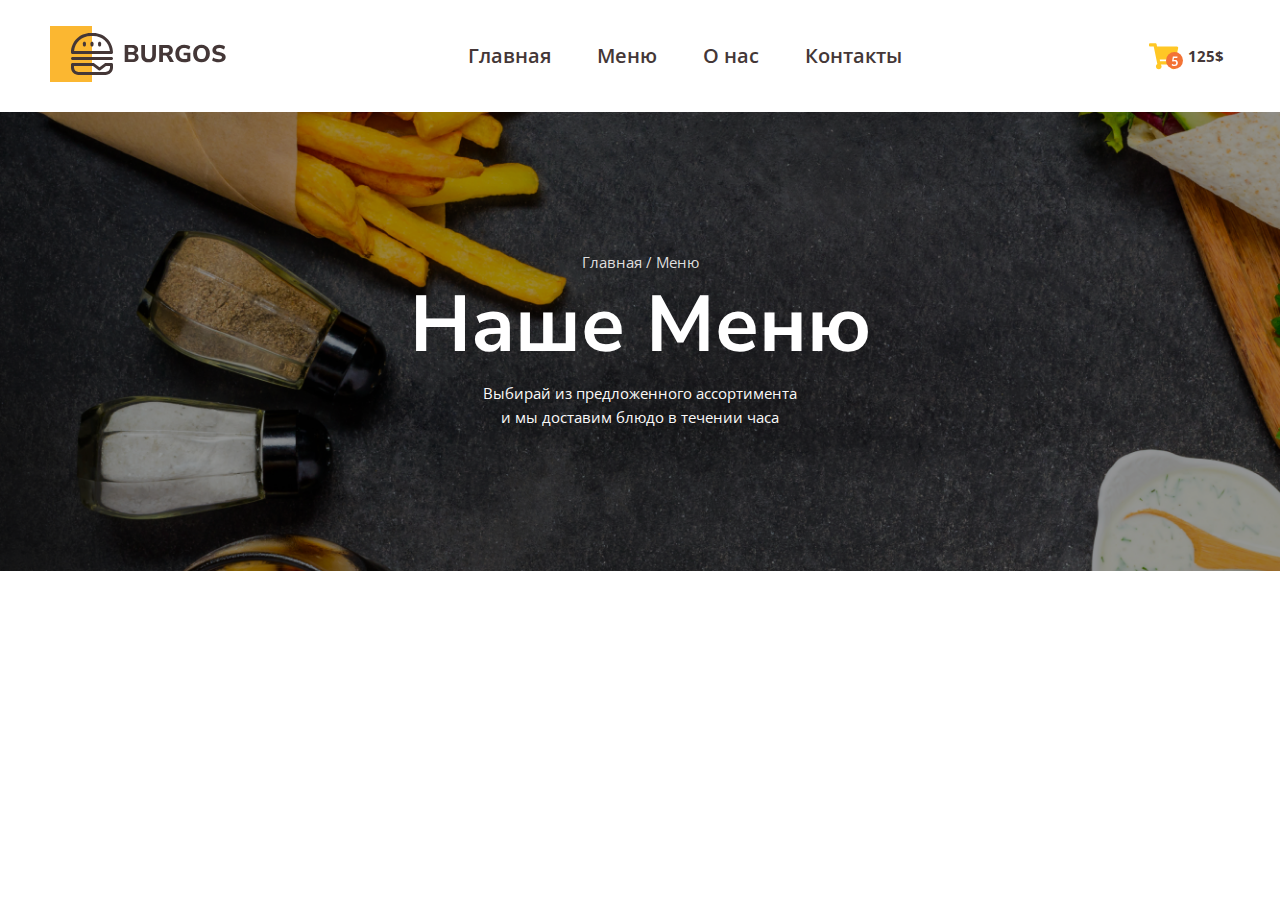
==== index.html @ 32a4669d "add project" ====
<!DOCTYPE html>
<html lang="en">
<head>
    <meta charset="UTF-8">
    <meta name="viewport" content="width=device-width, initial-scale=1.0">
    <title>Burgos</title>
    <link rel="preconnect" href="https://fonts.googleapis.com">
    <link rel="preconnect" href="https://fonts.gstatic.com" crossorigin>
    <link href="https://fonts.googleapis.com/css2?family=Lato:ital,wght@0,100;0,300;0,400;0,700;0,900;1,100;1,300;1,400;1,700;1,900&family=Nunito+Sans:ital,opsz,wght@0,6..12,200..1000;1,6..12,200..1000&family=Open+Sans:ital,wght@0,300..800;1,300..800&display=swap" rel="stylesheet">
    <link rel="stylesheet" href="style/normalize.css">
    <link rel="stylesheet" href="style/style.css">
</head>
<body>
    <header>
        <div class="header-top">
            <div class="container">
                <div class="header-menu">
                    <a href="index.html" class="logo">
                        <img src="img/Logo.svg" alt="logo">
                    </a>
                    <ul class="menu">
                        <li><a href="#">Главная</a></li>
                        <li><a href="#">Меню</a></li>
                        <li><a href="#">О нас</a></li>
                        <li><a href="#">Контакты</a></li>
                    </ul>
                    <button>
                        <img src="img/basket.svg" alt="basket">
                        125$
                    </button>
                </div>
            </div>
        </div>
        <div class="header-bottom">
            <p class="mainmenu">
                <a href="index.html">Главная</a>
                /
                Меню
            </p>
            <h1>Наше Меню</h1>
            <p class="header-bottom-text">
                Выбирай из предложенного ассортимента и мы доставим блюдо в течении часа
            </p>
        </div>
    </header>
    <section></section>
    <section></section>
    <section></section>
    <footer></footer>
</body>
</html>
---- style/style.css ----
body{
    padding: 0;
    margin: 0;
    font-family: "Nunito Sans", sans-serif;
    second-family: "Open Sans", sans-serif;
    third-family: "Lato", sans-serif;
}

h1,h2,h3,p{
    padding: 0;
    margin: 0;
}
ul,ol{
    padding: 0;
    margin: 0;
    list-style: none;
}
a{
    text-decoration: none;
}
button{
    background: #fff;
    border: none;
    cursor: pointer;
}
.container{
    max-width: 1180px;
    margin: 0 auto;
}
.header-menu{
    padding-top: 26px;
    padding-bottom: 26px;
    display: flex;
    justify-content: space-between;
    align-items: center;
}
.menu{
    display: flex;
}
.menu>li{
    margin-right: 46px;
}
.menu>li:last-child{
    margin-right: 0;
}
.menu>li>a{
    font-family: "Open Sans", sans-serif;
    font-weight: 600;
    font-size: 20px;
    line-height: 120%;
    color: #443737;
    position: relative;
}
.menu>li>a:hover::after{
    position: absolute;
    content: '';
    width: 100%;
    height: 3px;
    background: #ffc725;
    bottom: 0px;
    left: 0px;
    border-radius: 1px;
}
.header-menu>button{
    display: flex;
    align-items: center;
    font-family: "Open Sans", sans-serif;
    font-weight: 700;
    font-size: 15px;
    color: #443737;
}
.header-menu>button>img{
    margin-right: 5px;
}
.header-bottom{
    background-image: url('../img/background.png');
    background-repeat: no-repeat;
    background-size: cover;
    padding-top: 142px;
    padding-bottom: 142px;
    display: flex;
    align-items: center;
    flex-direction: column;
}
.mainmenu{
    font-family: "Open Sans", sans-serif;
    font-weight: 400;
    font-size: 15px;
    color: #dedede;
    margin-bottom: 8px;
}
.mainmenu>a{
    color: #dedede;
}
.header-bottom>h1{
    font-family: "Nunito Sans", sans-serif;
    font-weight: 700;
    font-size: 79px;
    color: #fff;
    margin-bottom: 11px;
}
.header-bottom>.header-bottom-text{
    max-width: 320px;
    font-family: "Open Sans", sans-serif;
    font-weight: 400;
    font-size: 15px;
    line-height: 160%;
    text-align: center;
    color: #faf9f9;
}
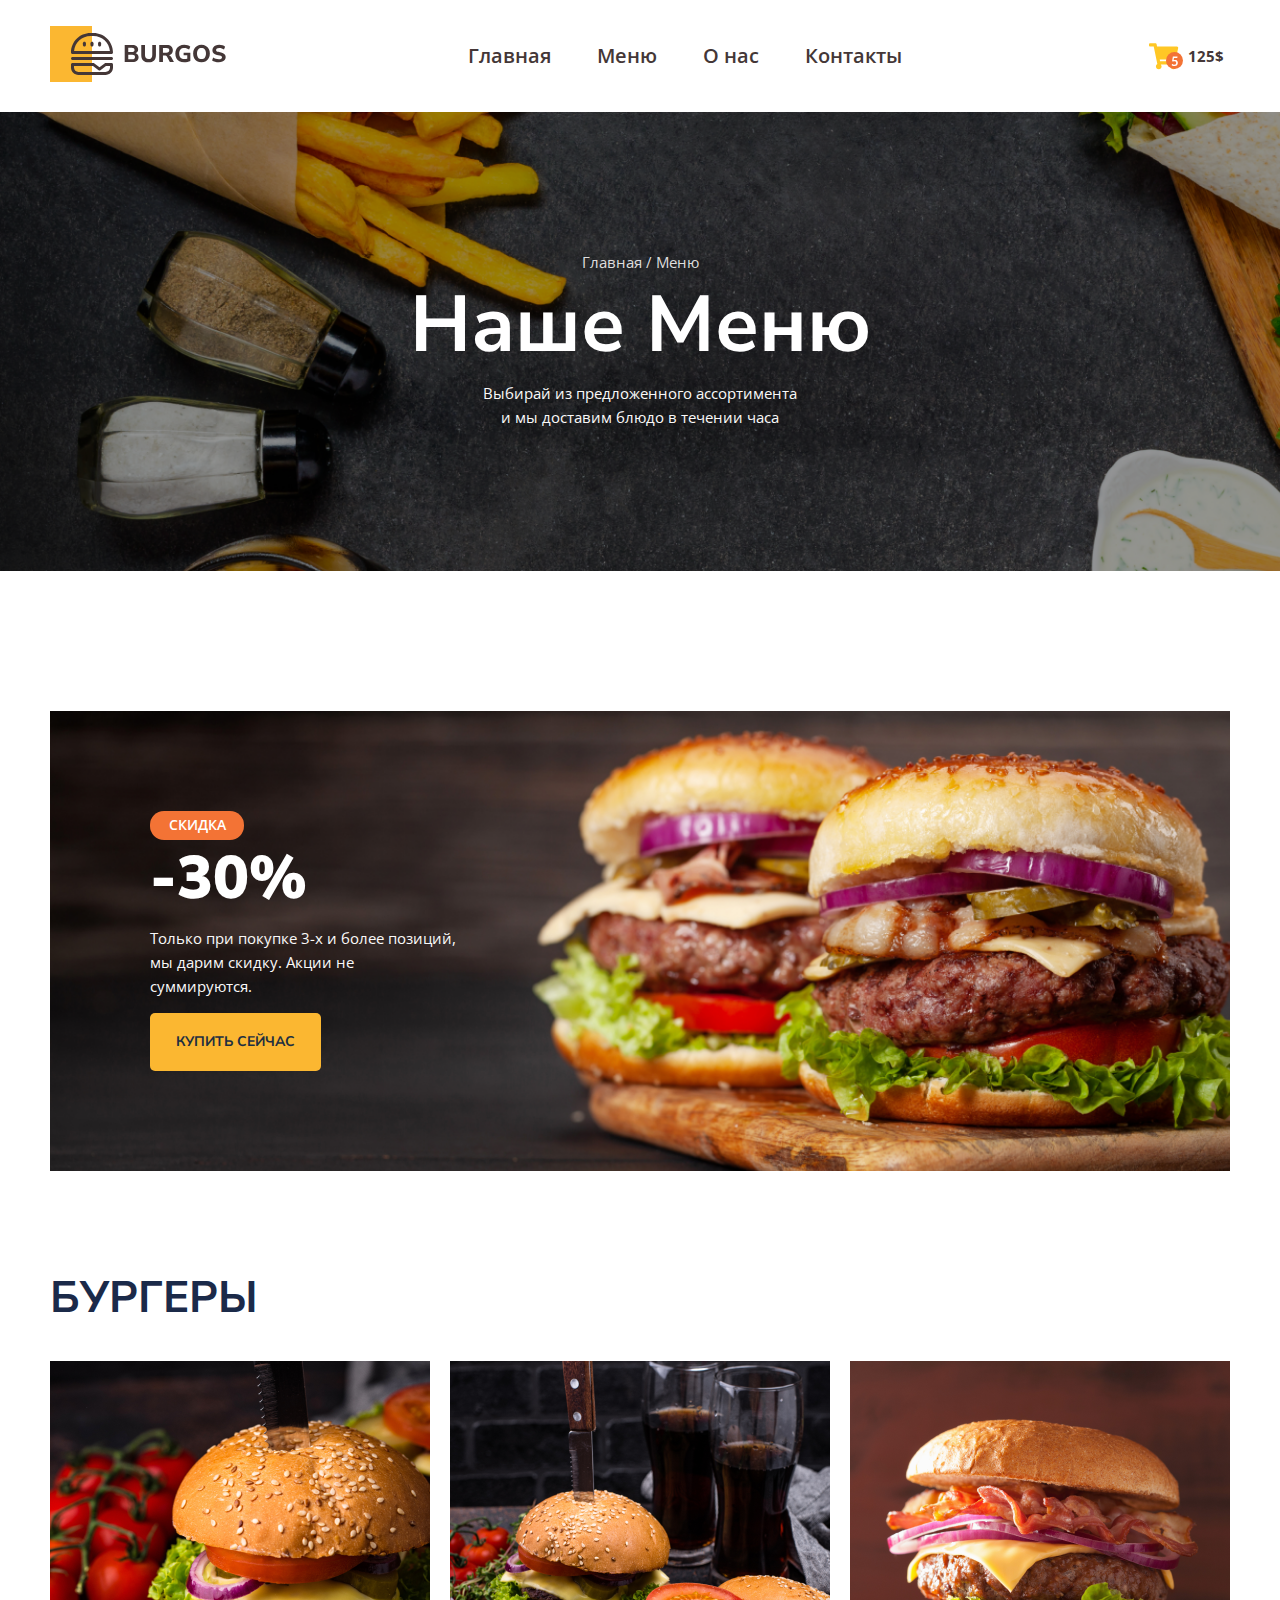
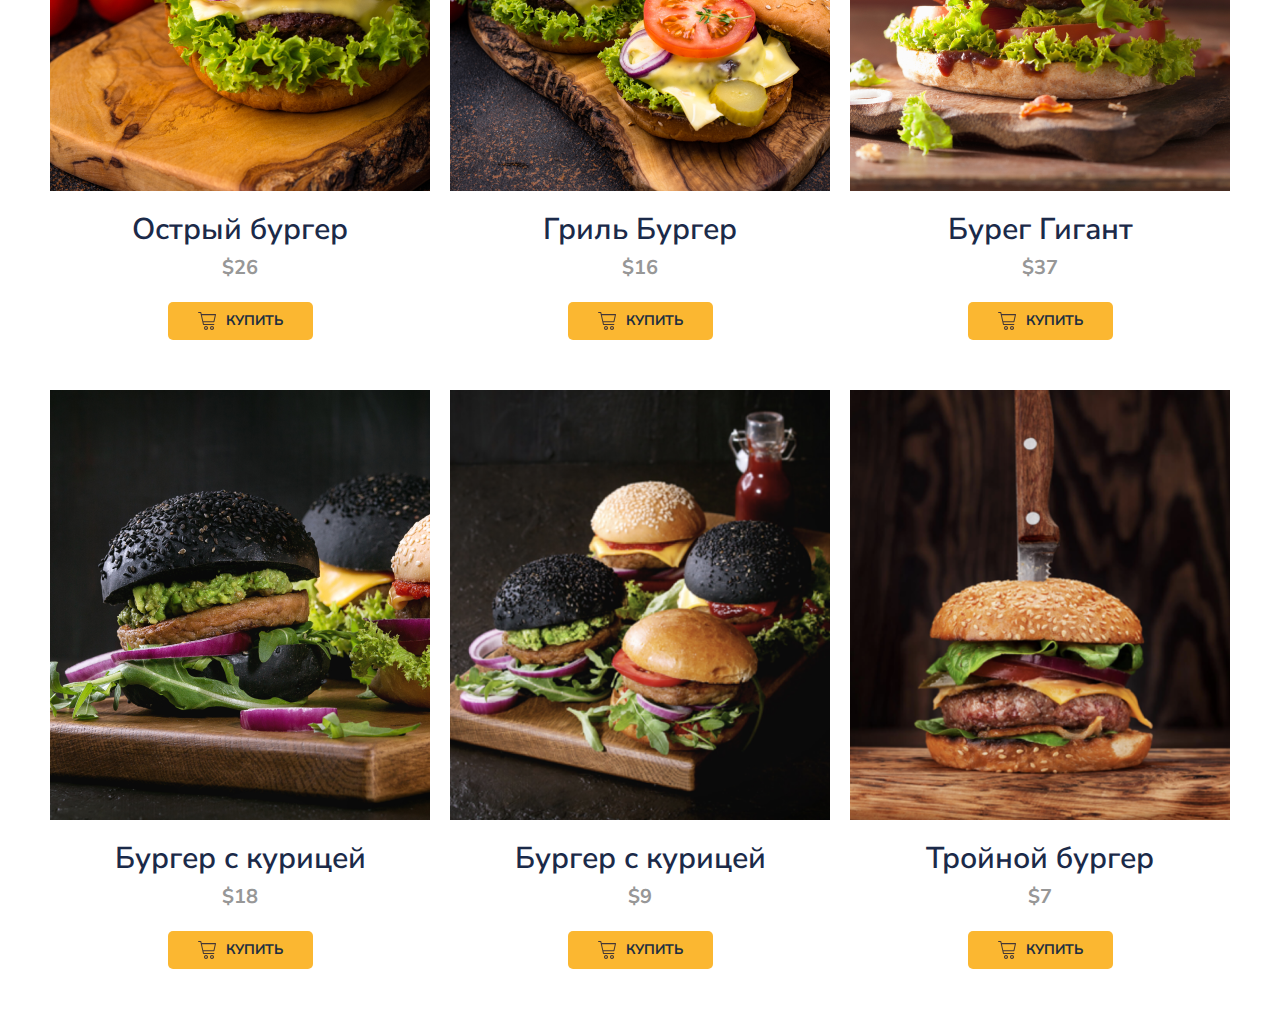
==== commit 75a3c733: "add section" ====
--- a/index.html
+++ b/index.html
@@ -43,8 +43,66 @@
             </p>
         </div>
     </header>
-    <section></section>
-    <section></section>
+    <section>
+        <div class="container">
+            <div class="banner">
+                <p class="marker">скидка</p>
+                <h2>-30%</h2>
+                <p class="text-banner">Только при покупке 3-х и более позиций,
+                    мы дарим скидку. Акции не суммируются.
+                </p>
+                <button>Купить сейчас</button>
+            </div>
+        </div>
+    </section>
+    <section>
+        <div class="container">
+            <div class="burgers">
+                <h2 class="title">
+                    Бургеры
+                </h2>
+                <div class="burgers-box">
+                    <div class="burgers-item">
+                        <img src="img/burger1.png" alt="burger1">
+                        <h3>Острый бургер</h3>
+                        <p>$26</p>
+                        <button><img src="img/cart.svg" alt="cart">Купить</button>
+                    </div>
+                    <div class="burgers-item">
+                        <img src="img/burger2.png" alt="burger2">
+                        <h3>Гриль Бургер</h3>
+                        <p>$16</p>
+                        <button><img src="img/cart.svg" alt="cart">Купить</button>
+                    </div>
+                    <div class="burgers-item">
+                        <img src="img/burger3.png" alt="burger3">
+                        <h3>Бурег Гигант</h3>
+                        <p>$37</p>
+                        <button><img src="img/cart.svg" alt="cart">Купить</button>
+                    </div>
+                    <div class="burgers-item">
+                        <img src="img/burger4.png" alt="burger4">
+                        <h3>Бургер с курицей</h3>
+                        <p>$18</p>
+                        <button><img src="img/cart.svg" alt="cart">Купить</button>
+                    </div>
+                    <div class="burgers-item">
+                        <img src="img/burger5.png" alt="burger5">
+                        <h3>Бургер с курицей</h3>
+                        <p>$9</p>
+                        <button><img src="img/cart.svg" alt="cart">Купить</button>
+                    </div>
+                    <div class="burgers-item">
+                        <img src="img/burger6.png" alt="burger6">
+                        <h3>Тройной бургер</h3>
+                        <p>$7</p>
+                        <button><img src="img/cart.svg" alt="cart">Купить</button>
+                    </div>
+                    
+                </div>
+            </div>
+        </div>
+    </section>
     <section></section>
     <footer></footer>
 </body>
--- a/style/style.css
+++ b/style/style.css
@@ -108,3 +108,109 @@
     text-align: center;
     color: #faf9f9;
 }
+.banner{
+    background-image: url('../img/Banner.png');
+    background-repeat: no-repeat;
+    background-size: cover;
+    padding: 100px 0 100px 100px;
+    margin-top: 140px;
+    margin-bottom: 100px;
+}
+.marker{
+    font-family: "Open Sans", sans-serif;
+    font-weight: 600;
+    font-size: 14px;
+    line-height: 129%;
+    text-transform: uppercase;
+    color: #fff;
+    background-color: #f37335;
+    display: inline-block;
+    padding: 5px 18.5px;
+    border-radius: 14px;
+}
+.banner>h2{
+    font-family: "Nunito Sans", sans-serif;
+    font-weight: 900;
+    font-size: 60px;
+    line-height: 127%;
+    text-transform: uppercase;
+    color: #fff;
+    margin-bottom: 10px;
+}
+.text-banner{
+    font-family: "Open Sans", sans-serif;
+    font-weight: 400;
+    font-size: 15px;
+    line-height: 160%;
+    color: #faf9f9;
+    max-width: 308px;
+    margin-bottom: 15px;
+}
+.banner>button{
+    font-family: "Nunito Sans", sans-serif;
+    font-weight: 700;
+    font-size: 14px;
+    line-height: 129%;
+    text-transform: uppercase;
+    text-align: center;
+    color: #1e2f40;
+    padding: 20px 26px;
+    background: #fbb731;
+    border-radius: 5px;
+}
+.burgers>h2{
+    font-family: "Nunito Sans", sans-serif;
+    font-weight: 700;
+    font-size: 44px;
+    line-height: 127%;
+    text-transform: uppercase;
+    color: #1b2a49;
+    margin-bottom: 34px;
+}
+.burgers-box{
+    display: flex;
+    flex-wrap: wrap;
+    justify-content: space-between;
+}
+.burgers-item{
+    display: flex;
+    flex-direction: column;
+    align-items: center;
+}
+.burgers-item>h3{
+    font-family: "Nunito Sans", sans-serif;
+    font-weight: 600;
+    font-size: 30px;
+    line-height: 127%;
+    text-align: center;
+    color: #1b2a49;
+    margin-bottom: 5px;
+    margin-top: 20px;
+}
+.burgers-item>p{
+    font-family: "Nunito Sans", sans-serif;
+    font-weight: 700;
+    font-size: 20px;
+    line-height: 140%;
+    text-align: center;
+    color: #979797;
+    margin-bottom: 20px;
+}
+.burgers-item>button{
+    font-family: "Nunito Sans", sans-serif;
+    font-weight: 700;
+    font-size: 14px;
+    line-height: 129%;
+    text-transform: uppercase;
+    text-align: center;
+    color: #1e2f40;
+    display: flex;
+    align-items: center;
+    padding: 10px 30px;
+    background: #fbb731;
+    border-radius: 5px;
+    margin-bottom: 50px;
+}
+.burgers-item>button>img{
+    margin-right: 10px;
+}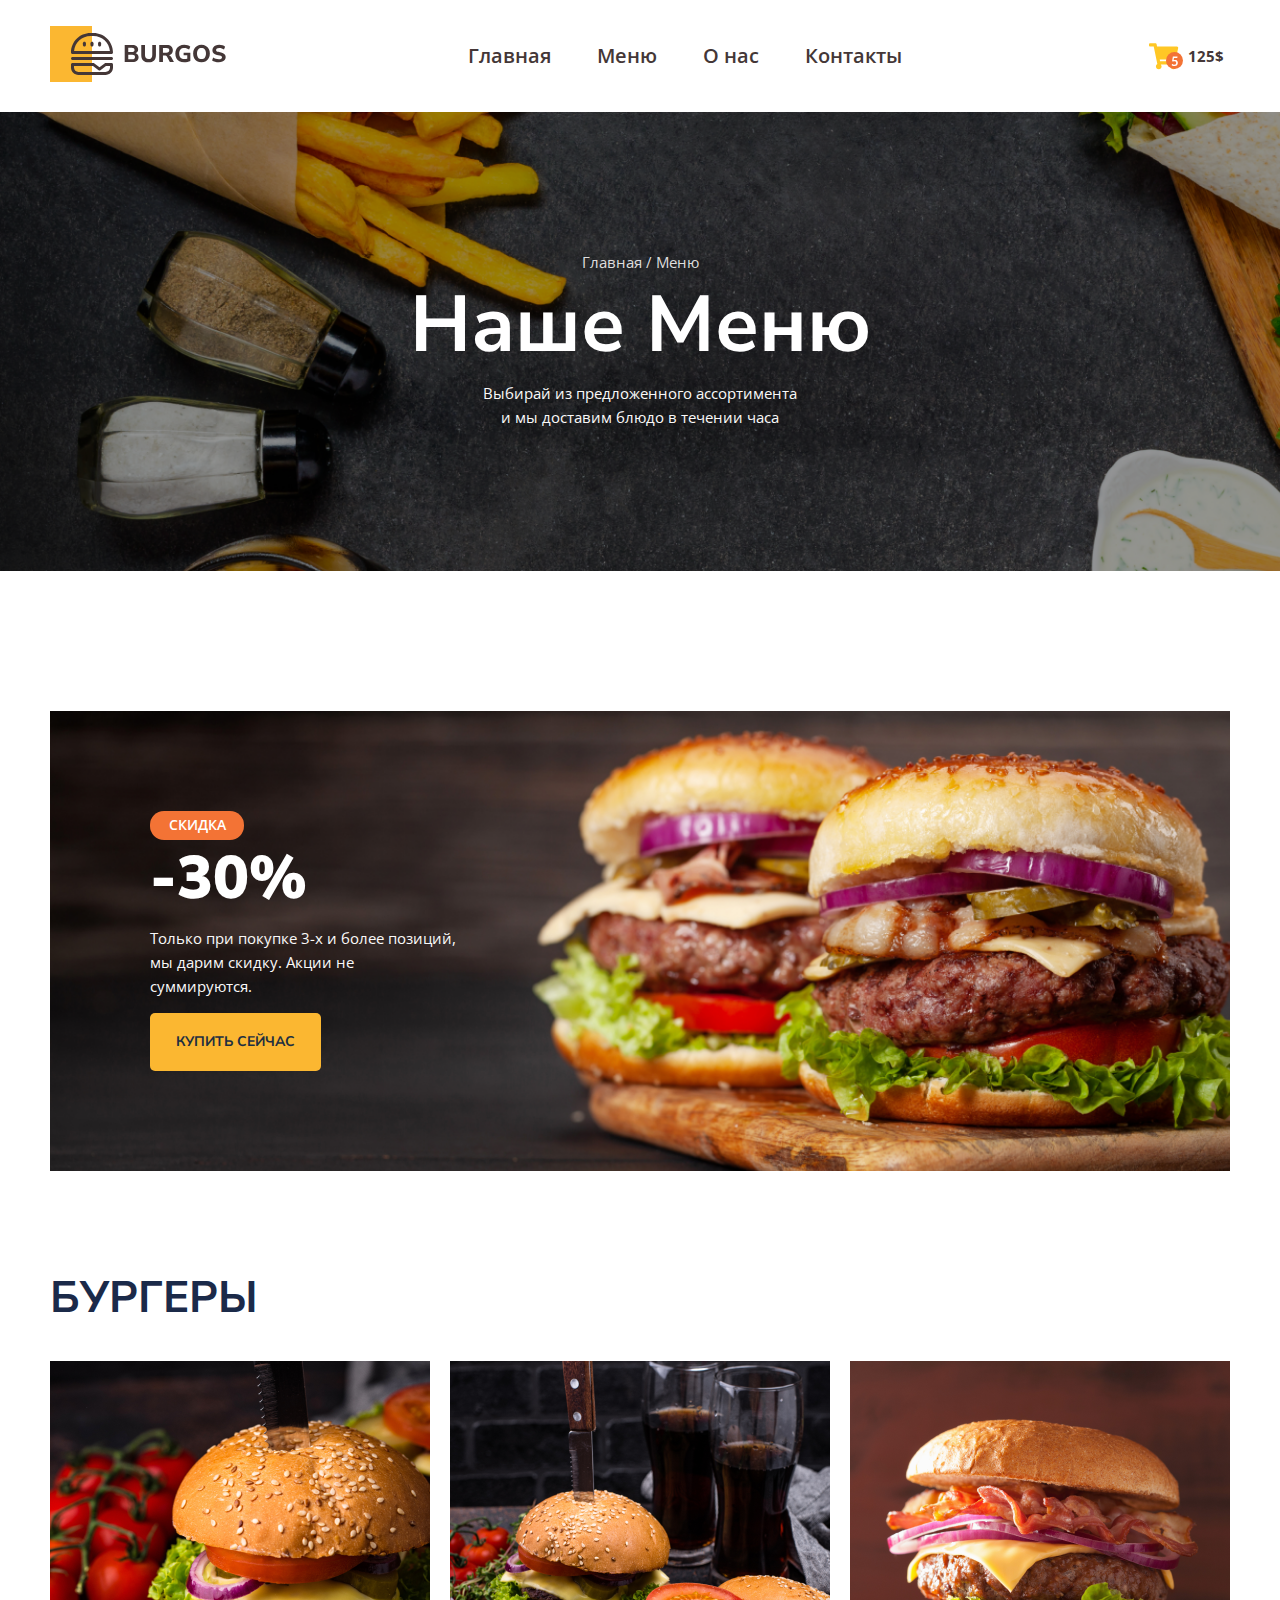
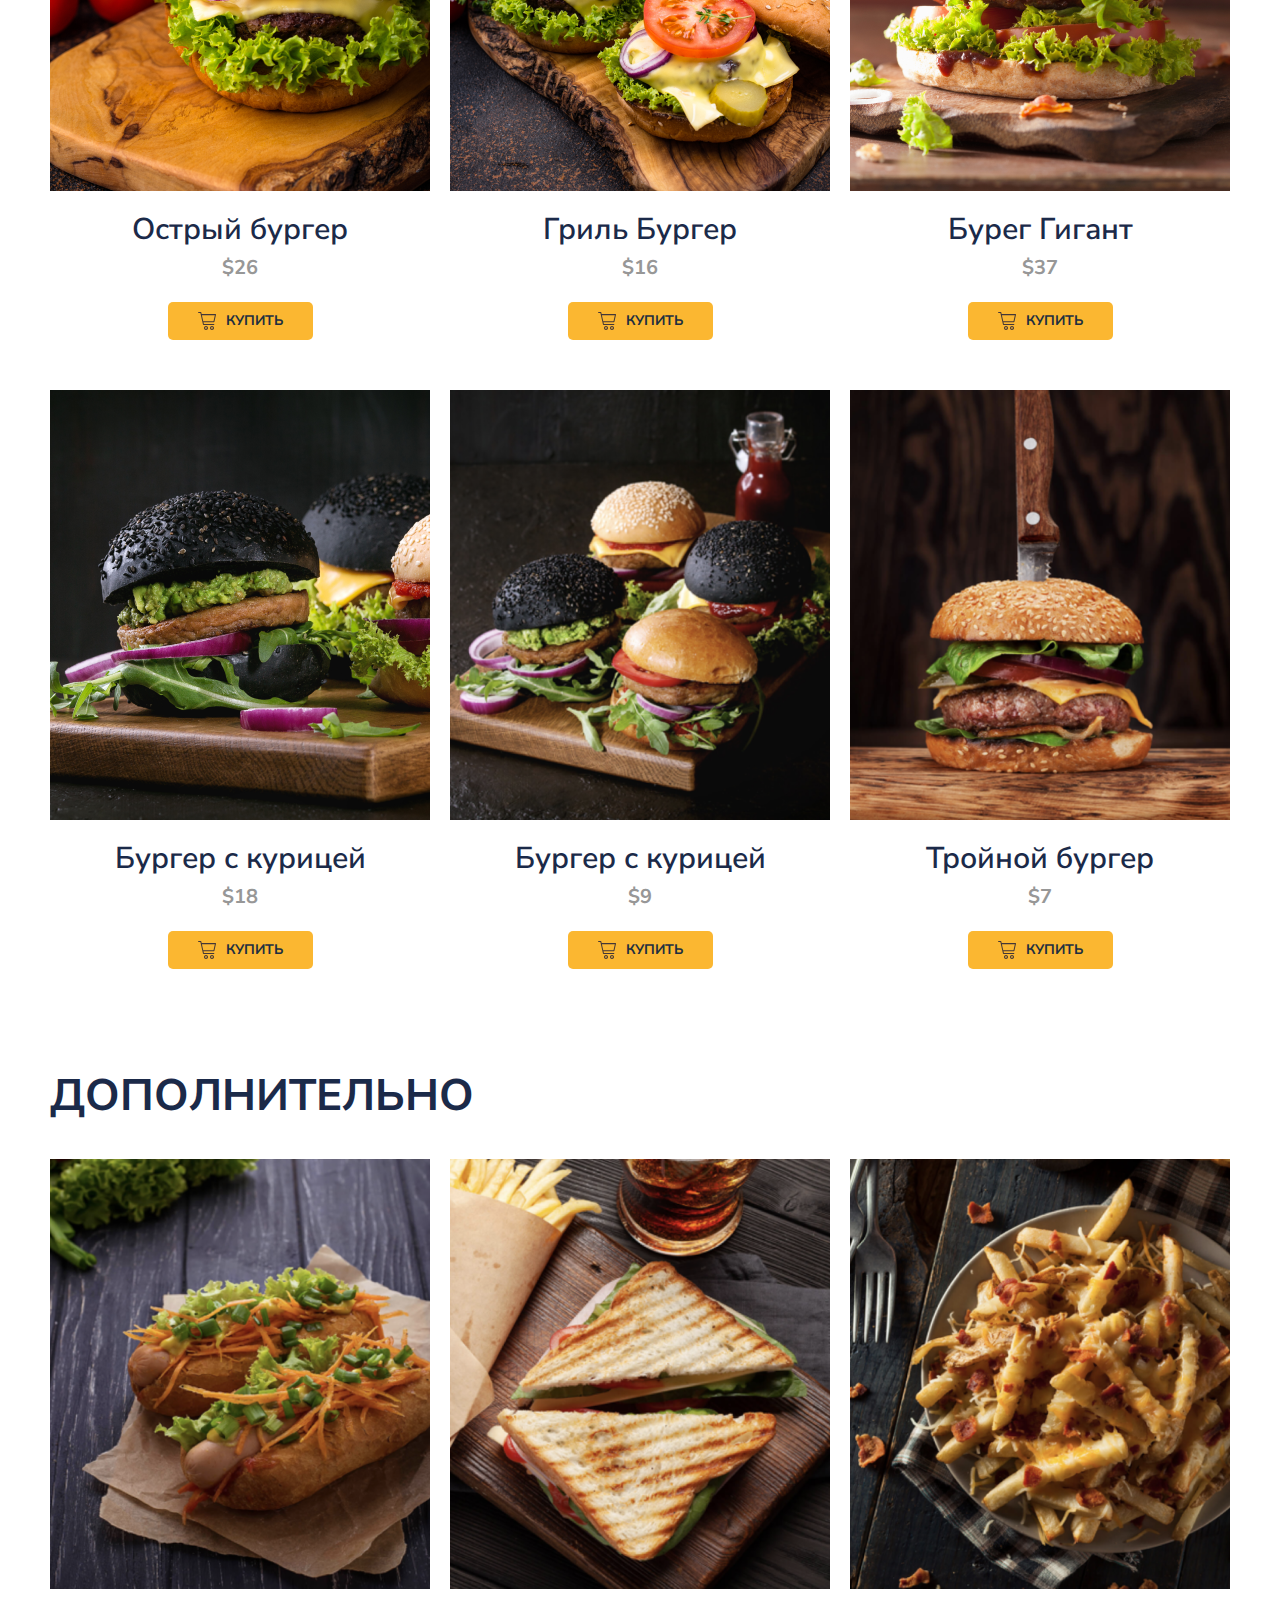
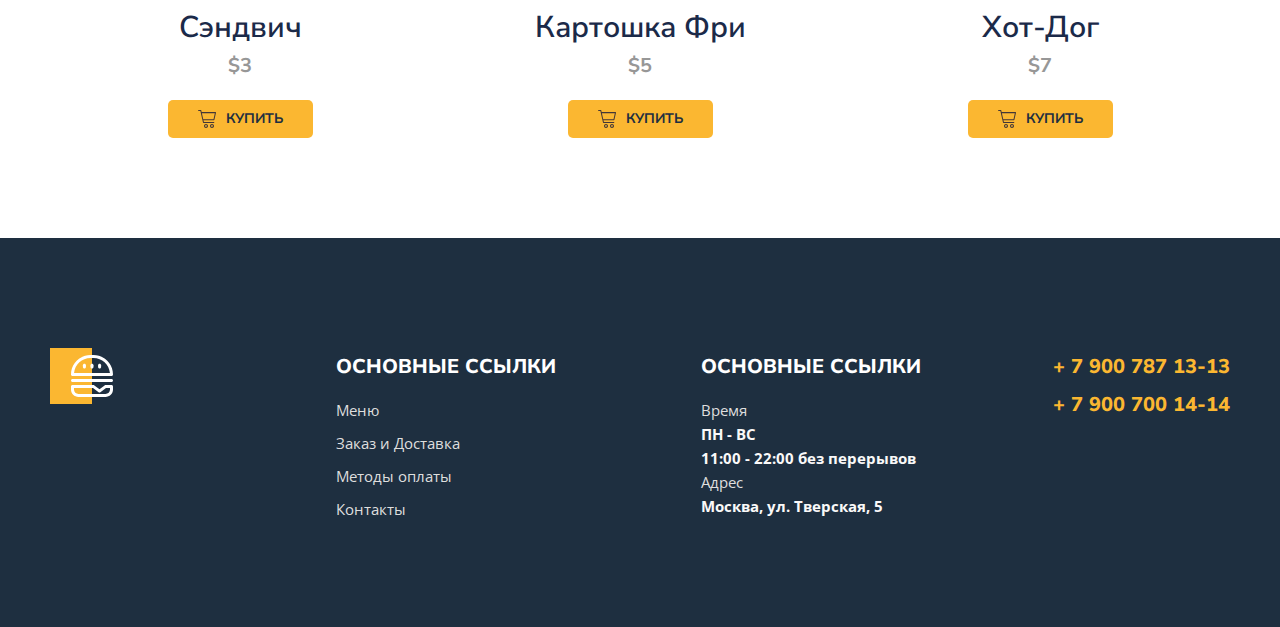
==== commit 52cd8ca5: "add footer" ====
--- a/index.html
+++ b/index.html
@@ -103,7 +103,62 @@
             </div>
         </div>
     </section>
-    <section></section>
-    <footer></footer>
+    <section class="add">
+        <div class="container">
+            <div class="other">
+                <h2 class="title">
+                    Дополнительно
+                </h2>
+                <div class="other-box">
+                    <div class="burgers-item">
+                        <img src="img/other-item3.png" alt="burger1">
+                        <h3>Сэндвич</h3>
+                        <p>$3</p>
+                        <button><img src="img/cart.svg" alt="cart">Купить</button>
+                    </div>
+                    <div class="burgers-item">
+                        <img src="img/other-item1.png" alt="burger1">
+                        <h3>Картошка Фри</h3>
+                        <p>$5</p>
+                        <button><img src="img/cart.svg" alt="cart">Купить</button>
+                    </div>
+                    <div class="burgers-item">
+                        <img src="img/other-item2.png" alt="burger1">
+                        <h3>Хот-Дог</h3>
+                        <p>$7</p>
+                        <button><img src="img/cart.svg" alt="cart">Купить</button>
+                    </div>
+                   
+                </div>
+    </section>
+    <footer>
+        <div class="container">
+            <div class="footer">
+                <a href="index.html"><img src="img/Logo_light.svg" alt="logo_light">
+                </a>
+                <div class="info">
+                    <ul class="basic">
+                        <li class="basic-title">основные ссылки</li>
+                        <li class="basic-item"><a href="#">Меню</a></li>
+                        <li class="basic-item"><a href="#">Заказ и Доставка</a></li>
+                        <li class="basic-item"><a href="#">Методы оплаты</a></li>
+                        <li class="basic-item"><a href="#">Контакты</a></li>
+                    </ul>
+                    <ul class="info-basic">
+                        <li class="basic-title">основные ссылки</li>
+                        <li class="street-time">Время</li>
+                        <li class="info-item">ПН - ВС</li>
+                        <li class="info-item">11:00 - 22:00 без перерывов</li>
+                        <li class="street-time">Адрес</li>
+                        <li class="info-item">Москва, ул. Тверская, 5</li>
+                    </ul>
+                    <div class="tel">
+                        <a href="tel:+79007871313">+ 7 900 787 13-13</a>
+                        <a href="tel:+79007001414">+ 7 900 700 14-14</a>
+                    </div>
+                </div>
+            </div>
+        </div>
+    </footer>
 </body>
 </html>--- a/style/style.css
+++ b/style/style.css
@@ -187,6 +187,9 @@
     margin-bottom: 5px;
     margin-top: 20px;
 }
+.burgers-item:last-child>button{
+    margin-bottom: 100px
+}
 .burgers-item>p{
     font-family: "Nunito Sans", sans-serif;
     font-weight: 700;
@@ -213,4 +216,89 @@
 }
 .burgers-item>button>img{
     margin-right: 10px;
+}
+.other>h2{
+    font-family: "Nunito Sans", sans-serif;
+    font-weight: 700;
+    font-size: 44px;
+    line-height: 127%;
+    text-transform: uppercase;
+    color: #1b2a49;
+    margin-bottom: 34px;
+}
+.other-box{
+    display: flex;
+    flex-wrap: wrap;
+    justify-content: space-between;
+}
+footer{
+    background: #1e2f40;
+    padding-top: 110px;
+    padding-bottom: 106px;
+    
+}
+.footer{
+    display: flex;
+    justify-content: space-between;
+    flex-wrap: wrap;
+}
+.info{
+
+    display: flex;
+    flex-wrap: wrap;
+}
+.basic{
+    margin-right: 145px;
+}
+.basic-title{
+    font-family: "Nunito Sans", sans-serif;
+    font-weight: 800;
+    font-size: 20px;
+    line-height: 190%;
+    text-transform: uppercase;
+    color: #fff;
+    margin-bottom: 12px;
+}
+.info-basic{
+    margin-right: 132px;
+}
+.basic-item{
+    margin-bottom: 9px;
+}
+.basic-item>a{
+    font-family: "Open Sans", sans-serif;
+    font-weight: 400;
+    font-size: 15px;
+    line-height: 160%;
+    color: #dedede; 
+
+}
+.basic-item:last-child{
+    margin-bottom: 0;
+}
+.street-time{
+    font-family: "Open Sans", sans-serif;
+    font-weight: 400;
+    font-size: 15px;
+    line-height: 160%;
+    color: #dedede;
+}
+.info-item{
+    font-family: "Open Sans", sans-serif;
+    font-weight: 700;
+    font-size: 15px;
+    line-height: 160%;
+    color: #faf9f9;
+}
+.tel{
+    display: flex;
+    flex-direction: column;
+}
+.tel>a{
+    font-family: "Nunito Sans", sans-serif;
+    font-weight: 800;
+    font-size: 20px;
+    line-height: 190%;
+    text-transform: uppercase;
+    color: #fbb731;
 }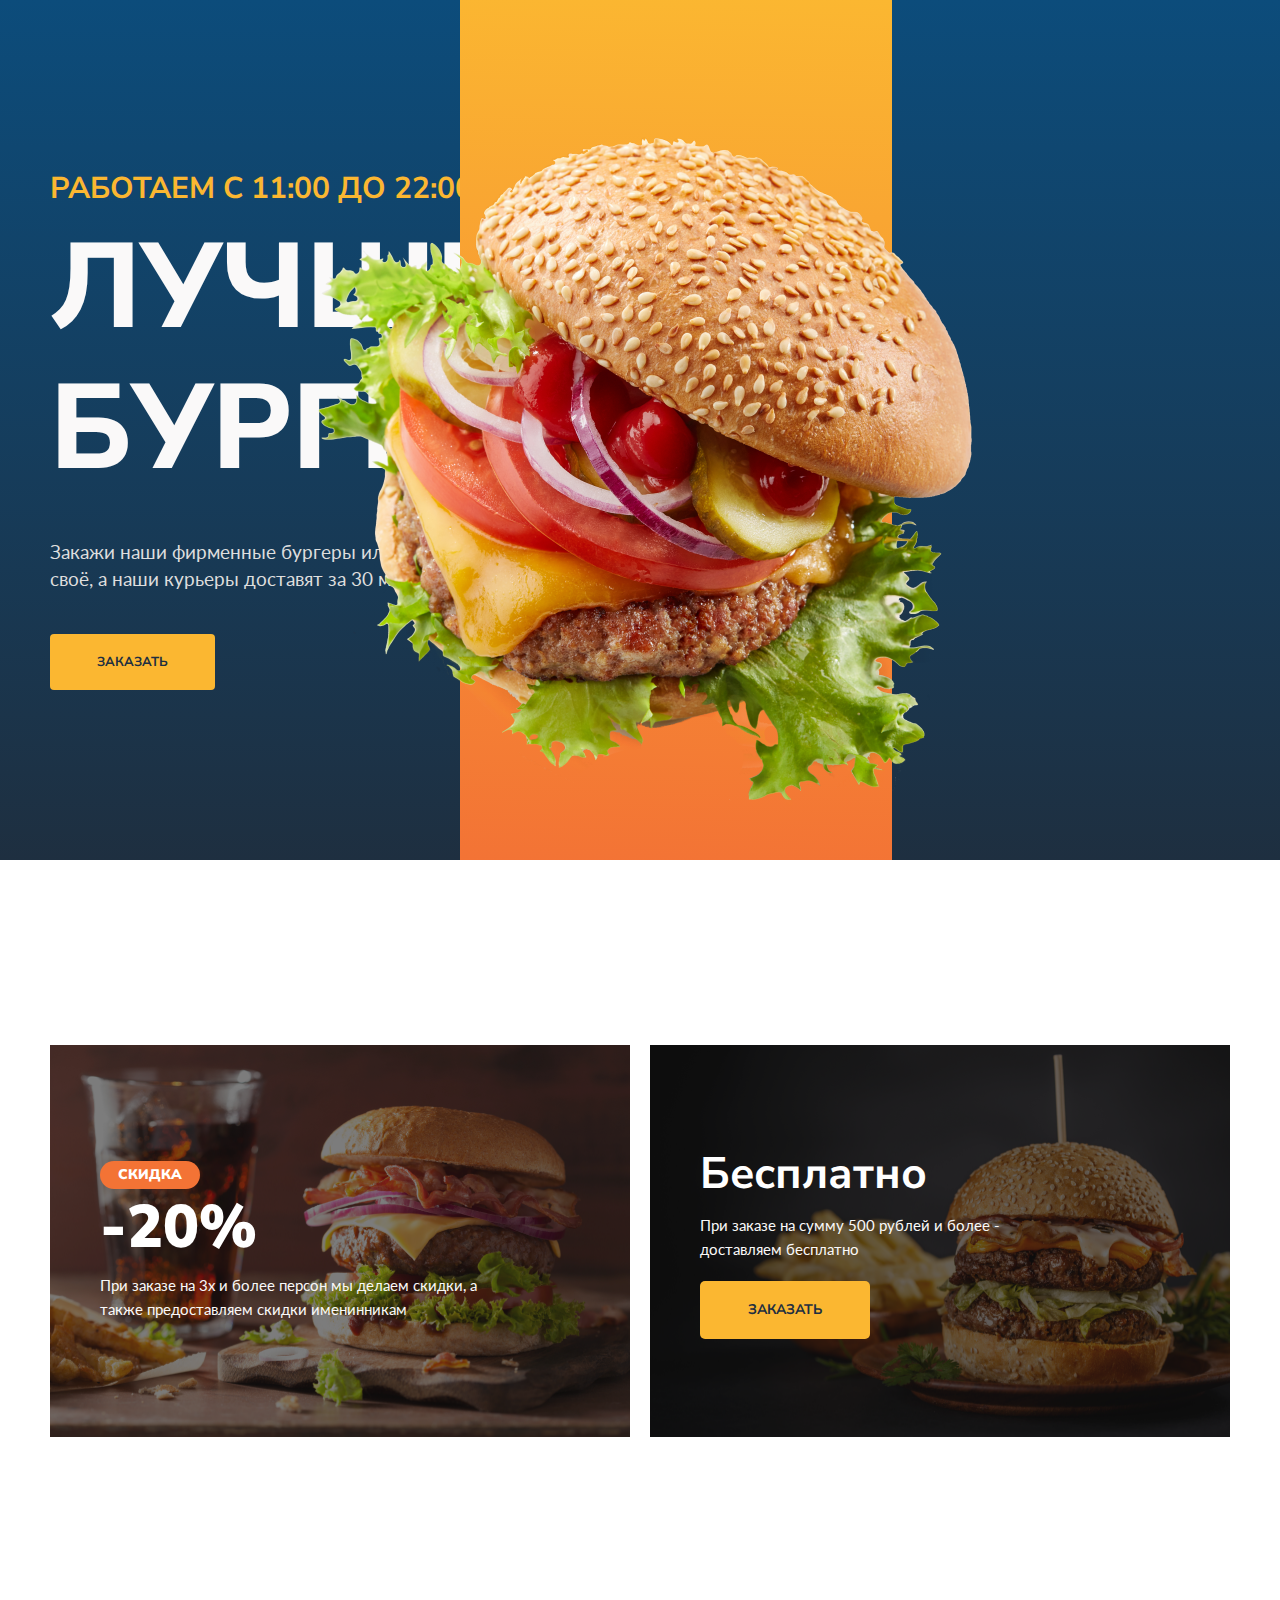
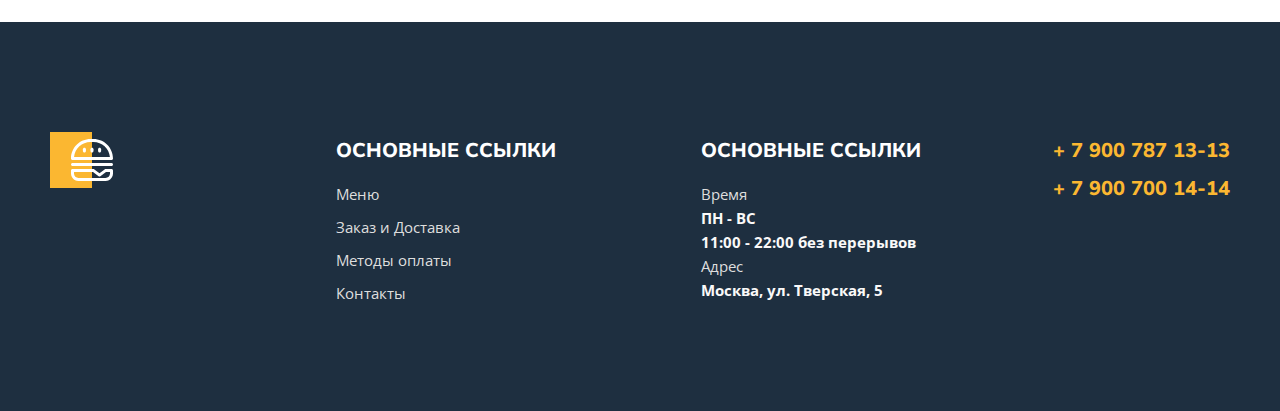
==== commit 4e029a55: "add adaptive" ====
--- a/index.html
+++ b/index.html
@@ -11,125 +11,37 @@
     <link rel="stylesheet" href="style/style.css">
 </head>
 <body>
-    <header>
-        <div class="header-top">
-            <div class="container">
-                <div class="header-menu">
-                    <a href="index.html" class="logo">
-                        <img src="img/Logo.svg" alt="logo">
-                    </a>
-                    <ul class="menu">
-                        <li><a href="#">Главная</a></li>
-                        <li><a href="#">Меню</a></li>
-                        <li><a href="#">О нас</a></li>
-                        <li><a href="#">Контакты</a></li>
-                    </ul>
-                    <button>
-                        <img src="img/basket.svg" alt="basket">
-                        125$
-                    </button>
-                </div>
+    <header class="header">
+        <div class="container">
+            <div class="header-banner">
+                <p class="time">работаем с 11:00 до 22:00</p>
+                <h1 class="title-main">Лучшие бургеры</h1>
+                <p class="ad">Закажи наши фирменные бургеры или собери что-то своё, а наши курьеры доставят за 30 минут</p>
+                <button>заказать</button>
             </div>
-        </div>
-        <div class="header-bottom">
-            <p class="mainmenu">
-                <a href="index.html">Главная</a>
-                /
-                Меню
-            </p>
-            <h1>Наше Меню</h1>
-            <p class="header-bottom-text">
-                Выбирай из предложенного ассортимента и мы доставим блюдо в течении часа
-            </p>
+            <div class="burger-bg">
+                <img src="img/burger.png" alt="burger">
+                <div class="linegradient"></div>
+            </div>
         </div>
     </header>
     <section>
         <div class="container">
-            <div class="banner">
-                <p class="marker">скидка</p>
-                <h2>-30%</h2>
-                <p class="text-banner">Только при покупке 3-х и более позиций,
-                    мы дарим скидку. Акции не суммируются.
-                </p>
-                <button>Купить сейчас</button>
-            </div>
-        </div>
-    </section>
-    <section>
-        <div class="container">
-            <div class="burgers">
-                <h2 class="title">
-                    Бургеры
-                </h2>
-                <div class="burgers-box">
-                    <div class="burgers-item">
-                        <img src="img/burger1.png" alt="burger1">
-                        <h3>Острый бургер</h3>
-                        <p>$26</p>
-                        <button><img src="img/cart.svg" alt="cart">Купить</button>
-                    </div>
-                    <div class="burgers-item">
-                        <img src="img/burger2.png" alt="burger2">
-                        <h3>Гриль Бургер</h3>
-                        <p>$16</p>
-                        <button><img src="img/cart.svg" alt="cart">Купить</button>
-                    </div>
-                    <div class="burgers-item">
-                        <img src="img/burger3.png" alt="burger3">
-                        <h3>Бурег Гигант</h3>
-                        <p>$37</p>
-                        <button><img src="img/cart.svg" alt="cart">Купить</button>
-                    </div>
-                    <div class="burgers-item">
-                        <img src="img/burger4.png" alt="burger4">
-                        <h3>Бургер с курицей</h3>
-                        <p>$18</p>
-                        <button><img src="img/cart.svg" alt="cart">Купить</button>
-                    </div>
-                    <div class="burgers-item">
-                        <img src="img/burger5.png" alt="burger5">
-                        <h3>Бургер с курицей</h3>
-                        <p>$9</p>
-                        <button><img src="img/cart.svg" alt="cart">Купить</button>
-                    </div>
-                    <div class="burgers-item">
-                        <img src="img/burger6.png" alt="burger6">
-                        <h3>Тройной бургер</h3>
-                        <p>$7</p>
-                        <button><img src="img/cart.svg" alt="cart">Купить</button>
-                    </div>
-                    
+            <div class="discount-free">
+                <div class="discount">
+                    <button>скидка</button>
+                    <h2>-20%</h2>
+                    <p>При заказе на 3х и более персон мы делаем скидки,
+                       а также предоставляем скидки именинникам
+                    </p>
+                </div>
+                <div class="free">
+                    <h3>Бесплатно</h3>
+                    <p>При заказе на сумму 500 рублей и более - доставляем бесплатно</p>
+                    <button>заказать</button>
                 </div>
             </div>
         </div>
-    </section>
-    <section class="add">
-        <div class="container">
-            <div class="other">
-                <h2 class="title">
-                    Дополнительно
-                </h2>
-                <div class="other-box">
-                    <div class="burgers-item">
-                        <img src="img/other-item3.png" alt="burger1">
-                        <h3>Сэндвич</h3>
-                        <p>$3</p>
-                        <button><img src="img/cart.svg" alt="cart">Купить</button>
-                    </div>
-                    <div class="burgers-item">
-                        <img src="img/other-item1.png" alt="burger1">
-                        <h3>Картошка Фри</h3>
-                        <p>$5</p>
-                        <button><img src="img/cart.svg" alt="cart">Купить</button>
-                    </div>
-                    <div class="burgers-item">
-                        <img src="img/other-item2.png" alt="burger1">
-                        <h3>Хот-Дог</h3>
-                        <p>$7</p>
-                        <button><img src="img/cart.svg" alt="cart">Купить</button>
-                    </div>
-                   
-                </div>
     </section>
     <footer>
         <div class="container">
--- a/style/style.css
+++ b/style/style.css
@@ -99,7 +99,7 @@
     color: #fff;
     margin-bottom: 11px;
 }
-.header-bottom>.header-bottom-text{
+.header-bottom-text{
     max-width: 320px;
     font-family: "Open Sans", sans-serif;
     font-weight: 400;
@@ -240,7 +240,7 @@
 .footer{
     display: flex;
     justify-content: space-between;
-    flex-wrap: wrap;
+
 }
 .info{
 
@@ -301,4 +301,330 @@
     line-height: 190%;
     text-transform: uppercase;
     color: #fbb731;
+}
+.burger-menu{
+    display: none !important;
+}
+.modal{
+    display: none;
+}
+.header{
+    background: linear-gradient(180deg, #0c4c7b 0%, #1e2f40 100%);
+    padding: 170px 0;
+}
+.time{
+    font-family: "Nunito Sans", sans-serif;
+    font-weight: 700;
+    font-size: 30px;
+    line-height: 127%;
+    text-transform: uppercase;
+    color: #fbb731;
+    margin-bottom: 10px;
+}
+.title-main{
+    font-family: "Nunito Sans", sans-serif;
+    font-weight: 800;
+    font-size: 120px;
+    line-height: 117%;
+    text-transform: uppercase;
+    color: #faf9f9;
+    max-width: 580px;
+    margin-bottom: 40px;
+}
+.ad{
+    font-family: "Lato", sans-serif;
+    font-weight: 400;
+    font-size: 19px;
+    line-height: 140%;
+    color: #dedede;
+    max-width: 522px;
+    margin-bottom: 42px;
+}
+.header-banner button{
+    border-radius: 4px;
+    background: #fbb731;
+    padding: 20px 47px;
+    font-family: "Nunito Sans", sans-serif;
+    font-weight: 700;
+    font-size: 13px;
+    line-height: 123%;
+    text-transform: uppercase;
+    text-align: center;
+    color: #1e2f40;
+}
+.header-banner{
+    position: relative;
+}
+.burger-bg{
+    position: absolute;
+    top: 0;
+    right: 0;
+    height: 100%;
+}
+.burger-bg img{
+    width: 829px;
+    height: 861px;
+    position: absolute;
+    top: 0;
+    right: 218px;
+    z-index: 1;
+}
+.linegradient{
+    width: 432px;
+    height: 860px;
+    background: linear-gradient(2deg, #f37335 0%, #fbb731 100%, #fdc830 100%);
+    position: absolute;
+    top: 0;
+    right: 388px;
+    z-index: 0;
+}
+.discount-free{
+    padding: 185px 0;
+    display: flex;
+ 
+}
+.discount{
+    background-image: url('../img/discount-bg.png');
+    /*padding: 116px 152px 116px 50px;*/
+    padding-top: 116px;
+    padding-left: 50px;
+    background-repeat: no-repeat;
+    background-size: cover;
+    padding-bottom: 116px;
+    width: 580px;
+    margin-right: 20px;
+}
+.discount button{
+    border-radius: 14px;
+    background: #f37335;
+    padding: 5px 18px;
+    font-family: "Nunito Sans", sans-serif;
+    font-weight: 900;
+    font-size: 14px;
+    line-height: 129%;
+    text-transform: uppercase;
+    text-align: center;
+    color: #fff;
+}
+.discount h2{
+    font-family: "Nunito Sans", sans-serif;
+    font-weight: 900;
+    font-size: 60px;
+    line-height: 127%;
+    text-transform: uppercase;
+    color: #fff;
+    margin-bottom: 8px;
+}
+.discount p{
+    font-family: "Lato", sans-serif;
+    font-weight: 400;
+    font-size: 15px;
+    line-height: 160%;
+    color: #faf9f9;
+    max-width: 392px;
+}
+.free{
+    background-image: url(../img/free.png);
+    width: 580px;
+    padding-top: 102px;
+    padding-left: 50px;
+
+}
+.free p{
+    max-width: 300px;
+    font-family: "Lato", sans-serif;
+    font-weight: 400;
+    font-size: 15px;
+    line-height: 160%;
+    color: #faf9f9;
+    margin-bottom: 20px;
+}
+.free h3{
+    font-family: "Nunito Sans", sans-serif;
+    font-weight: 700;
+    font-size: 44px;
+    line-height: 127%;
+    color: #fff;
+    margin-bottom: 10px;
+}
+.free button{
+    padding: 20px 48px;
+    font-family: "Nunito Sans", sans-serif;
+    font-weight: 700;
+    font-size: 14px;
+    line-height: 129%;
+    text-transform: uppercase;
+    text-align: center;
+    color: #1e2f40;
+    border-radius: 5px;
+    background: #fbb731;
+}
+
+/* adaptiv */
+@media (max-width:768px) {
+    .container{
+        padding: 0 15px;
+    }
+    .menu>li {
+        margin-right: 22px;
+    }
+
+    .header-bottom{
+        background-position: center;
+    }
+    .banner{
+        background-position-x: -74px;
+        padding-left: 40px;
+        margin-top: 72px;
+        margin-bottom: 80px;
+    }
+    .burgers-item>img{
+        width: 359px;
+    }
+    .basic{
+        margin-right: 86px;
+        margin-left: 77px;
+        margin-top: 0px;
+    }
+    .info-basic{
+        margin-right: 0;
+    }
+    .tel{
+        margin-left: 77px;
+        margin-top: 13px;
+    }
+}
+@media (max-width:320px) {
+    .container{
+        max-width: 290px;
+    }
+    .burger-menu{
+        display: flex !important;
+    }
+    .menu{
+        display: none;
+    }
+    .logo img{
+        width: 116px;
+    }
+    .burgers-item>img {
+        width: 139px;
+    }
+    .burgers-item>h3{
+        font-size: 13px;
+        margin-top: 7px;
+    }
+    .burgers-item>p{
+        margin-bottom: 7px;
+    }
+    .burgers-item>button{
+        padding-left: 20px;
+        padding-right: 20px;
+    }
+    .tel {
+        margin-left: 0;
+        margin-top: 0;
+    }
+    .basic {
+        margin-right: 0px;
+        margin-left: -64px;
+        margin-top: 29px;
+    }
+    .header-bottom{
+        padding-top: 55px;
+        padding-bottom: 55px;
+        padding-right: 15px;
+        padding-left: 15px;
+    }
+    .header-bottom h1{
+        font-size: 38px;
+    }
+    .mainmenu{
+        font-size: 12px;
+    }
+    .header-bottom-text{
+        font-size: 12px;
+    }
+    .header-bottom{
+        background-image: url('../img/baner-320.png');
+    }
+    .banner{
+        margin-top: 33px;
+        margin-bottom: 50px;
+        padding-top: 34px;
+        padding-bottom: 34px;
+        padding-left: 15px;
+        background-image: url('../img/banner-320.png');
+        background-position-x: unset;
+    }
+    .text-banner{
+        max-width: 247px;
+    }
+    .marker{
+        margin-bottom: 3px;
+    }
+    .banner button{
+        padding-left: 27px;
+        padding-right: 27px;
+    }
+    .burgers h2{
+        font-size: 27px;
+        margin-bottom: 24px;
+    }
+    .tel{
+        order: -1;
+        margin-left: 51px;
+    }
+    .info-basic{
+        margin-top: 33px;
+        margin-left: -64px;
+    }
+    footer{
+        padding: 61px 0;
+    }
+    .modal{
+        display: none;
+        position: absolute;
+        top: 20px;
+        background: #fff8dc;
+        padding: 40px 0;
+        width: 100%;
+    }
+    .close{
+        background: transparent;
+        position: absolute;
+        right: 20px;
+        top: 20px;
+    }
+    .menu-modal{
+        display: flex;
+        align-items: center;
+        flex-direction: column;
+    }
+    .menu-modal li{
+        margin-bottom: 23px;
+    }
+    .menu-modal li:last-child{
+        margin-bottom: 0;
+    }
+    .menu-modal li a{
+        font-family: "Open Sans", sans-serif;
+        font-weight: 600;
+        font-size: 20px;
+        line-height: 120%;
+        color: #443737;
+    }
+    .active{
+        
+        position: relative;
+    }
+    .active::after{
+        position: absolute;
+        content: '';
+        width: 100%;
+        border-radius: 1px;
+        border-bottom: 1px solid #ffc725;
+        bottom: 0px;
+        left: 0px;
+    }
 }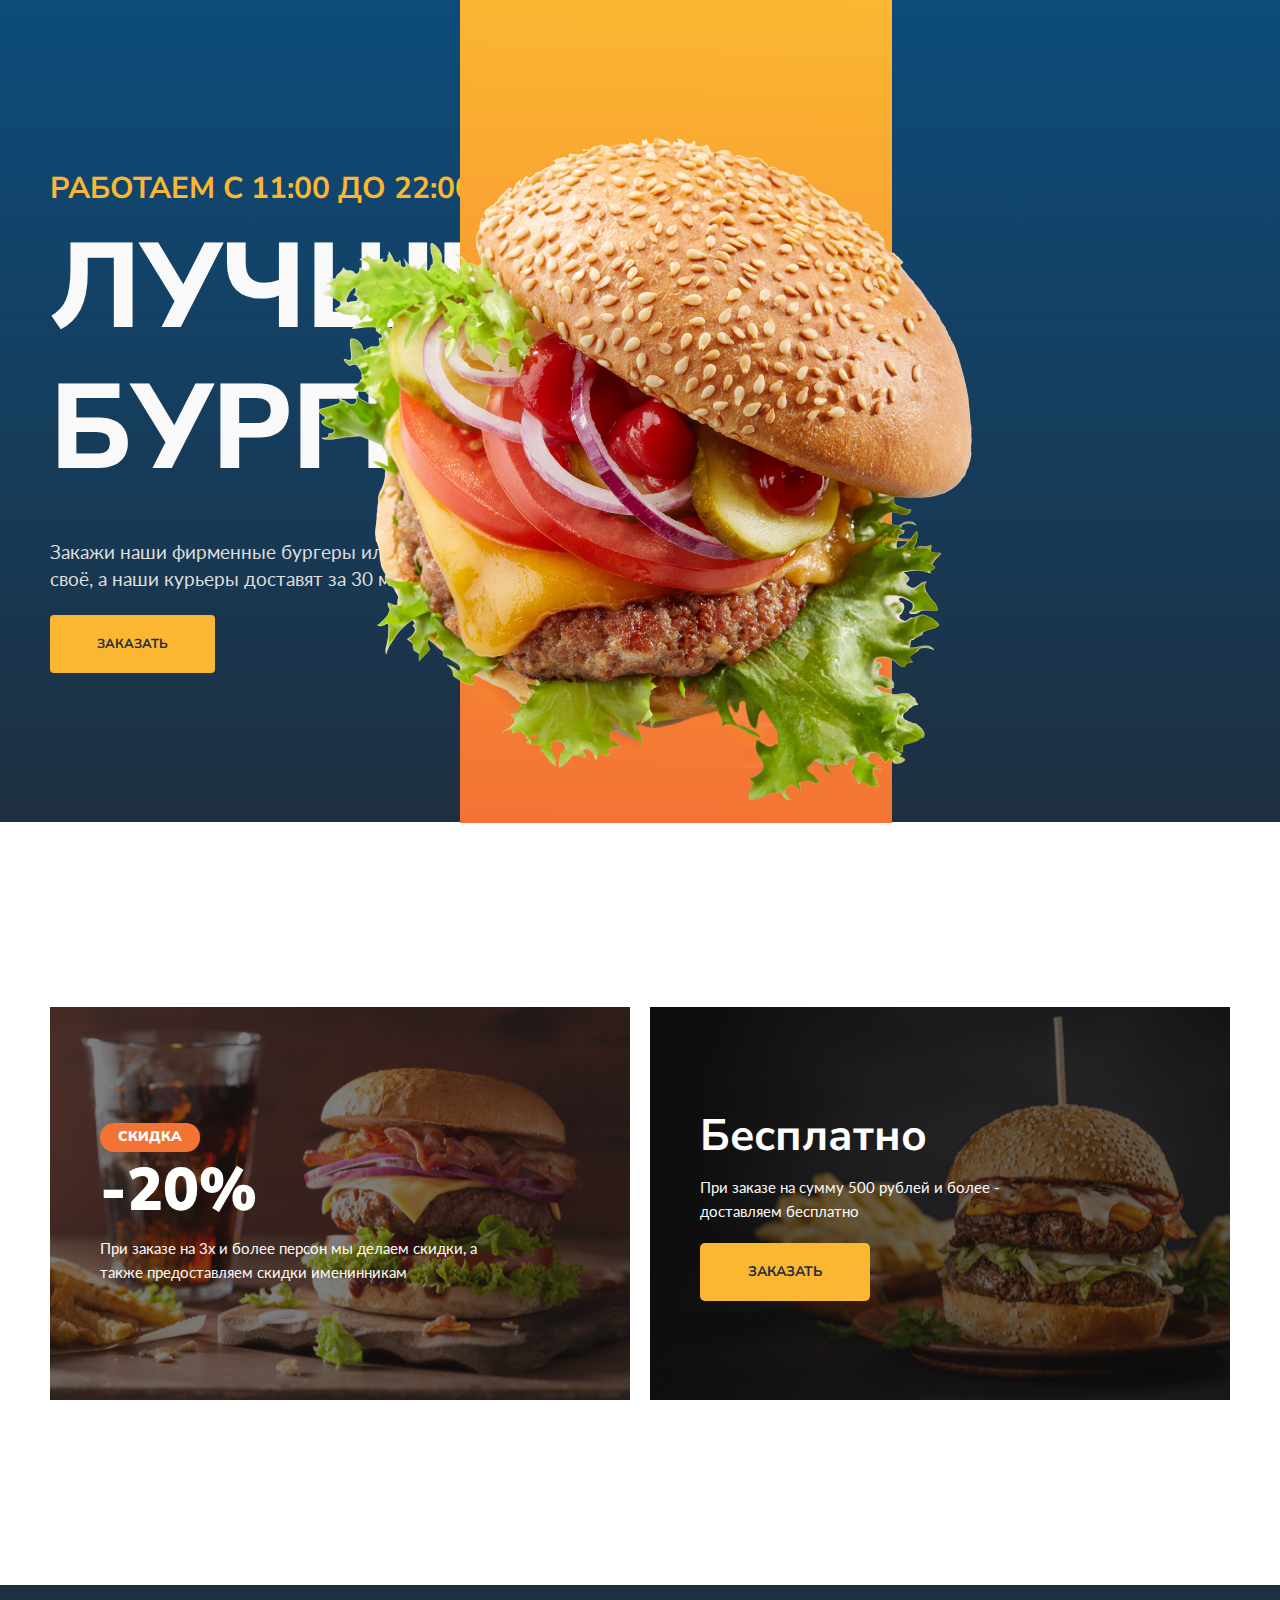
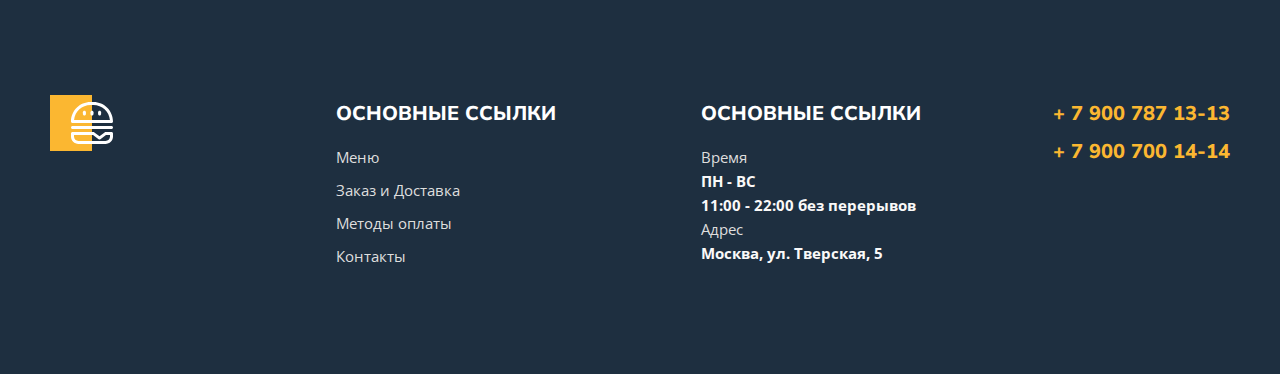
==== commit 9e4f2a47: "add adaptiv" ====
--- a/index.html
+++ b/index.html
@@ -17,7 +17,7 @@
                 <p class="time">работаем с 11:00 до 22:00</p>
                 <h1 class="title-main">Лучшие бургеры</h1>
                 <p class="ad">Закажи наши фирменные бургеры или собери что-то своё, а наши курьеры доставят за 30 минут</p>
-                <button>заказать</button>
+                <a href="menu.html">заказать</a>
             </div>
             <div class="burger-bg">
                 <img src="img/burger.png" alt="burger">
@@ -36,7 +36,7 @@
                     </p>
                 </div>
                 <div class="free">
-                    <h3>Бесплатно</h3>
+                    <h2>Бесплатно</h2>
                     <p>При заказе на сумму 500 рублей и более - доставляем бесплатно</p>
                     <button>заказать</button>
                 </div>
--- a/style/style.css
+++ b/style/style.css
@@ -340,7 +340,7 @@
     max-width: 522px;
     margin-bottom: 42px;
 }
-.header-banner button{
+.header-banner a{
     border-radius: 4px;
     background: #fbb731;
     padding: 20px 47px;
@@ -371,28 +371,29 @@
 }
 .linegradient{
     width: 432px;
-    height: 860px;
+    height: 823px;
     background: linear-gradient(2deg, #f37335 0%, #fbb731 100%, #fdc830 100%);
     position: absolute;
     top: 0;
     right: 388px;
     z-index: 0;
+    
 }
 .discount-free{
     padding: 185px 0;
     display: flex;
- 
+    justify-content: space-between;
 }
 .discount{
     background-image: url('../img/discount-bg.png');
-    /*padding: 116px 152px 116px 50px;*/
     padding-top: 116px;
     padding-left: 50px;
     background-repeat: no-repeat;
     background-size: cover;
     padding-bottom: 116px;
     width: 580px;
-    margin-right: 20px;
+    box-sizing: border-box;
+    
 }
 .discount button{
     border-radius: 14px;
@@ -428,6 +429,7 @@
     width: 580px;
     padding-top: 102px;
     padding-left: 50px;
+    box-sizing: border-box;
 
 }
 .free p{
@@ -439,7 +441,7 @@
     color: #faf9f9;
     margin-bottom: 20px;
 }
-.free h3{
+.free h2{
     font-family: "Nunito Sans", sans-serif;
     font-weight: 700;
     font-size: 44px;
@@ -493,6 +495,109 @@
         margin-left: 77px;
         margin-top: 13px;
     }
+    footer{
+        padding: 60px 0 70px 0 ;
+    }
+
+    .time{
+        font-family: "Nunito Sans", sans-serif;
+        font-weight: 700;
+        font-size: 22px;
+        line-height: 124%;
+        text-transform: uppercase;
+        color: #fbb731;
+        margin-bottom: 7px;
+    }
+    .title-main{
+        font-family: "Nunito Sans", sans-serif;
+        font-weight: 800;
+        font-size: 86px;
+        line-height: 117%;
+        text-transform: uppercase;
+        color: #faf9f9;
+        margin-bottom: 28px;
+    }
+    .ad{
+        font-family: "Lato", sans-serif;
+        font-weight: 400;
+        font-size: 14px;
+        line-height: 140%;
+        color: #dedede;
+        max-width: 385px;
+    }
+    .header-banner a{
+        font-family: "Nunito Sans", sans-serif;
+        font-weight: 700;
+        font-size: 13px;
+        line-height: 123%;
+        text-transform: uppercase;
+        text-align: center;
+        color: #1e2f40;
+    }
+    .header{
+        padding-top: 42px ;
+        padding-bottom: 122px;
+    }
+    .linegradient{
+        position: absolute;
+        right: 15px;
+        width: 198px;
+        height: 527px;  
+    }
+    .burger-bg img{
+        width: 496px;
+        height: 512px;
+        top: 100px;
+        right: -121px;
+    }
+    .discount-free{
+        padding: 106px 0;
+    }
+    .discount{
+        width: 362px;
+        padding-top: 44px;
+        padding-bottom: 44px;
+        padding-left: 30px;
+        background-image: url('../img/discount-768.png');
+        background-position-x: -20px ;
+    }
+    .free{
+        width: 362px;
+        padding-top: 60px;
+        padding-bottom: 60px;
+        padding-left: 30px;
+        background-image: url('../img/free-768.png');
+    }
+    .discount h2{
+        font-family: "Nunito Sans", sans-serif;
+        font-weight: 900;
+        font-size: 60px;
+        line-height: 127%;
+        text-transform: uppercase;
+        color: #fff;
+        margin-bottom: 10px;
+
+    }
+    .discount p{
+        max-width: 280px;
+        font-family: "Lato", sans-serif;
+        font-weight: 400;
+        font-size: 15px;
+        line-height: 160%;
+        color: #faf9f9;
+    }
+    .discount button{
+        font-family: "Nunito Sans", sans-serif;
+        font-weight: 900;
+        font-size: 14px;
+        line-height: 129%;
+        text-transform: uppercase;
+        text-align: center;
+        color: #fff;
+        margin-bottom: 6px;
+    }
+    
+    
 }
 @media (max-width:320px) {
     .container{
